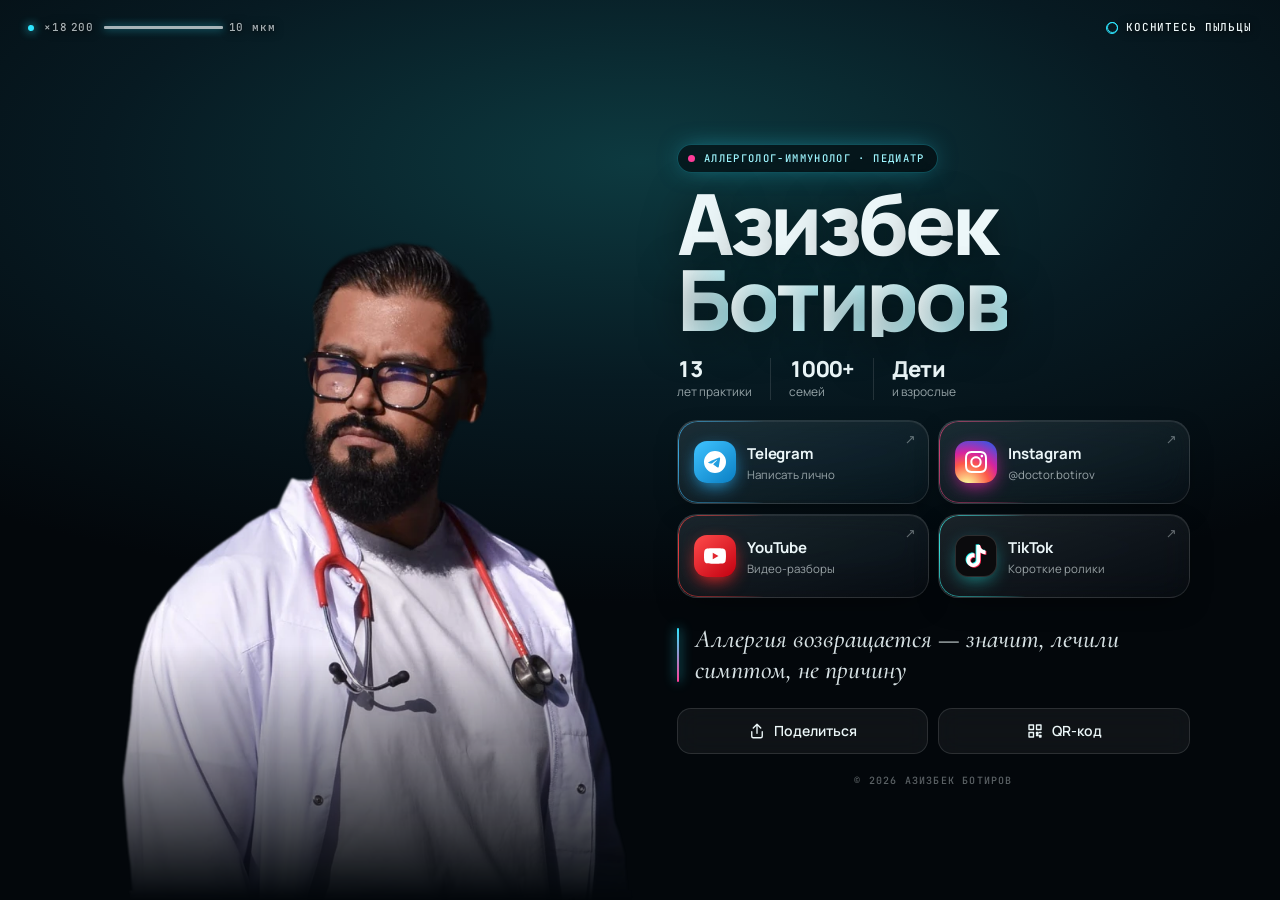
==== index.html @ fff14c30 "Сайт-визитка: аллерголог-иммунолог Азизбек Ботиров 3D-пыльца под «электронным микроскопом» вокруг по" ====
<!doctype html>
<html lang="ru">
<head>
<meta charset="utf-8">
<meta name="viewport" content="width=device-width, initial-scale=1, viewport-fit=cover">
<title>Азизбек Ботиров — аллерголог-иммунолог, педиатр</title>
<meta name="description" content="Аллерголог-иммунолог и педиатр. Взрослые и дети, 13 лет практики. Telegram, Instagram, YouTube и TikTok — в одном месте.">
<meta name="theme-color" content="#03070b">
<meta property="og:type" content="profile">
<meta property="og:title" content="Азизбек Ботиров — аллерголог-иммунолог, педиатр">
<meta property="og:description" content="Взрослые и дети · 13 лет практики. Все соцсети врача в одном месте.">
<meta property="og:image" content="https://j38095533-sys.github.io/botirov/assets/og.jpg">
<meta property="og:url" content="https://j38095533-sys.github.io/botirov/">
<meta name="twitter:card" content="summary_large_image">
<link rel="icon" href="assets/favicon.svg" type="image/svg+xml">
<link rel="preload" href="fonts/Manrope-cyrillic-normal.woff2" as="font" type="font/woff2" crossorigin>
<link rel="preload" href="assets/doctor.webp" as="image">
<link rel="stylesheet" href="fonts.css">
<link rel="stylesheet" href="style.css?v=2">
<script type="importmap">{ "imports": { "three": "./vendor/three.module.min.js" } }</script>
</head>
<body>
<canvas id="gl" aria-hidden="true"></canvas>

<div class="shade" aria-hidden="true"></div>
<header class="hud" aria-hidden="true">
  <div class="hud-l"><span class="dot"></span><span id="mag">×1 500</span><span class="bar"><i></i><em>10 мкм</em></span></div>
  <div class="hud-r"><span class="a">SEM · пыльца</span><span class="b" id="hint"><i></i>Коснитесь пыльцы</span></div>
</header>

<main>
  <section class="hero" id="hero">
    <img class="still" src="assets/doctor.webp" alt="Азизбек Ботиров">
  </section>

  <section class="info">
    <p class="role"><span class="pulse"></span>Аллерголог-иммунолог · педиатр</p>
    <h1 class="name"><span class="l1" data-split>Азизбек</span><span class="l2" data-split>Ботиров</span></h1>
    <ul class="meta">
      <li><b data-count="13">13</b><span>лет практики</span></li>
      <li><b data-count="1000" data-suffix="+">1000+</b><span>семей</span></li>
      <li><b>Дети</b><span>и взрослые</span></li>
    </ul>

    <nav class="socials" aria-label="Соцсети">
      <a class="tile tg" href="https://t.me/doctor_botirov" target="_blank" rel="noopener" style="--i:0">
        <span class="ic"><svg viewBox="0 0 24 24"><path d="M11.944 0A12 12 0 0 0 0 12a12 12 0 0 0 12 12 12 12 0 0 0 12-12A12 12 0 0 0 12 0a12 12 0 0 0-.056 0zm4.962 7.224c.1-.002.321.023.465.14a.506.506 0 0 1 .171.325c.016.093.036.306.02.472-.18 1.898-.962 6.502-1.36 8.627-.168.9-.499 1.201-.82 1.23-.696.065-1.225-.46-1.9-.902-1.056-.693-1.653-1.124-2.678-1.8-1.185-.78-.417-1.21.258-1.91.177-.184 3.247-2.977 3.307-3.23.007-.032.014-.15-.056-.212s-.174-.041-.249-.024c-.106.024-1.793 1.14-5.061 3.345-.48.33-.913.49-1.302.48-.428-.008-1.252-.241-1.865-.44-.752-.245-1.349-.374-1.297-.789.027-.216.325-.437.893-.663 3.498-1.524 5.83-2.529 6.998-3.014 3.332-1.386 4.025-1.627 4.476-1.635z"/></svg></span>
        <span class="tx"><b>Telegram</b><small>Написать лично</small></span><span class="arr">↗</span>
      </a>
      <a class="tile ig" href="https://instagram.com/doctor.botirov" target="_blank" rel="noopener" style="--i:1">
        <span class="ic"><svg viewBox="0 0 24 24"><path d="M7.0301.084c-1.2768.0602-2.1487.264-2.911.5634-.7888.3075-1.4575.72-2.1228 1.3877-.6652.6677-1.075 1.3368-1.3802 2.127-.2954.7638-.4956 1.6365-.552 2.914-.0564 1.2775-.0689 1.6882-.0626 4.947.0062 3.2586.0206 3.6671.0825 4.9473.061 1.2765.264 2.1482.5635 2.9107.308.7889.72 1.4573 1.388 2.1228.6679.6655 1.3365 1.0743 2.1285 1.38.7632.295 1.6361.4961 2.9134.552 1.2773.056 1.6884.069 4.9462.0627 3.2578-.0062 3.668-.0207 4.9478-.0814 1.28-.0607 2.147-.2652 2.9098-.5633.7889-.3086 1.4578-.72 2.1228-1.3881.665-.6682 1.0745-1.3378 1.3795-2.1284.2957-.7632.4966-1.636.552-2.9124.056-1.2809.0692-1.6898.063-4.948-.0063-3.2583-.021-3.6668-.0817-4.9465-.0607-1.2797-.264-2.1487-.5633-2.9117-.3084-.7889-.72-1.4568-1.3876-2.1228C21.2982 1.33 20.628.9208 19.8378.6165 19.074.321 18.2017.1197 16.9244.0645 15.6471.0093 15.236-.005 11.977.0014 8.718.0076 8.31.0215 7.0301.0839m.1402 21.6932c-1.17-.0509-1.8053-.2453-2.2287-.408-.5606-.216-.96-.4771-1.3819-.895-.422-.4178-.6811-.8186-.9-1.378-.1644-.4234-.3624-1.058-.4171-2.228-.0595-1.2645-.072-1.6442-.079-4.848-.007-3.2037.0053-3.583.0607-4.848.05-1.169.2456-1.805.408-2.2282.216-.5613.4762-.96.895-1.3816.4188-.4217.8184-.6814 1.3783-.9003.423-.1651 1.0575-.3614 2.227-.4171 1.2655-.06 1.6447-.072 4.848-.079 3.2033-.007 3.5835.005 4.8495.0608 1.169.0508 1.8053.2445 2.228.408.5608.216.96.4754 1.3816.895.4217.4194.6816.8176.9005 1.3787.1653.4217.3617 1.056.4169 2.2263.0602 1.2655.0739 1.645.0796 4.848.0058 3.203-.0055 3.5834-.061 4.848-.051 1.17-.245 1.8055-.408 2.2294-.216.5604-.4763.96-.8954 1.3814-.419.4215-.8181.6811-1.3783.9-.4224.1649-1.0577.3617-2.2262.4174-1.2656.0595-1.6448.072-4.8493.079-3.2045.007-3.5825-.006-4.848-.0608M16.953 5.5864A1.44 1.44 0 1 0 18.39 4.144a1.44 1.44 0 0 0-1.437 1.4424M5.8385 12.012c.0067 3.4032 2.7706 6.1557 6.173 6.1493 3.4026-.0065 6.157-2.7701 6.1506-6.1733-.0065-3.4032-2.771-6.1565-6.174-6.1498-3.403.0067-6.156 2.771-6.1496 6.1738M8 12.0077a4 4 0 1 1 4.008 3.9921A3.9996 3.9996 0 0 1 8 12.0077"/></svg></span>
        <span class="tx"><b>Instagram</b><small>@doctor.botirov</small></span><span class="arr">↗</span>
      </a>
      <a class="tile yt" href="https://youtube.com/@doctor.botirov" target="_blank" rel="noopener" style="--i:2">
        <span class="ic"><svg viewBox="0 0 24 24"><path d="M23.498 6.186a3.016 3.016 0 0 0-2.122-2.136C19.505 3.545 12 3.545 12 3.545s-7.505 0-9.377.505A3.017 3.017 0 0 0 .502 6.186C0 8.07 0 12 0 12s0 3.93.502 5.814a3.016 3.016 0 0 0 2.122 2.136c1.871.505 9.376.505 9.376.505s7.505 0 9.377-.505a3.015 3.015 0 0 0 2.122-2.136C24 15.93 24 12 24 12s0-3.93-.502-5.814zM9.545 15.568V8.432L15.818 12l-6.273 3.568z"/></svg></span>
        <span class="tx"><b>YouTube</b><small>Видео-разборы</small></span><span class="arr">↗</span>
      </a>
      <a class="tile tt" href="https://www.tiktok.com/@doctor.botirov" target="_blank" rel="noopener" style="--i:3">
        <span class="ic"><svg viewBox="0 0 24 24"><defs><path id="tk" d="M12.525.02c1.31-.02 2.61-.01 3.91-.02.08 1.53.63 3.09 1.75 4.17 1.12 1.11 2.7 1.62 4.24 1.79v4.03c-1.44-.05-2.89-.35-4.2-.97-.57-.26-1.1-.59-1.62-.93-.01 2.92.01 5.84-.02 8.75-.08 1.4-.54 2.79-1.35 3.94-1.31 1.92-3.58 3.17-5.91 3.21-1.43.08-2.86-.31-4.08-1.03-2.02-1.19-3.44-3.37-3.65-5.71-.02-.5-.03-1-.01-1.49.18-1.9 1.12-3.72 2.58-4.96 1.66-1.44 3.98-2.13 6.15-1.72.02 1.48-.04 2.96-.04 4.44-.99-.32-2.15-.23-3.02.37-.63.41-1.11 1.04-1.36 1.75-.21.51-.15 1.07-.14 1.61.24 1.64 1.82 3.02 3.5 2.87 1.12-.01 2.19-.66 2.77-1.61.19-.33.4-.67.41-1.06.1-1.79.06-3.57.07-5.36.01-4.03-.01-8.05.02-12.07z"/></defs><use href="#tk" fill="#25f4ee" transform="translate(-.9 -.7)"/><use href="#tk" fill="#fe2c55" transform="translate(.9 .7)"/><use href="#tk" fill="#fff"/></svg></span>
        <span class="tx"><b>TikTok</b><small>Короткие ролики</small></span><span class="arr">↗</span>
      </a>
    </nav>

    <blockquote class="quote">Аллергия возвращается — значит, лечили симптом, не&nbsp;причину</blockquote>

    <div class="actions">
      <button type="button" id="share"><svg viewBox="0 0 24 24"><path d="M12 3v12M7 8l5-5 5 5M5 13v6a2 2 0 0 0 2 2h10a2 2 0 0 0 2-2v-6"/></svg>Поделиться</button>
      <button type="button" id="qrbtn"><svg viewBox="0 0 24 24"><path d="M4 4h6v6H4zM14 4h6v6h-6zM4 14h6v6H4zM14 14h2v2h-2zM18 18h2v2h-2zM14 18h2M18 14h2"/></svg>QR-код</button>
    </div>
    <p class="foot">© 2026 Азизбек Ботиров</p>
  </section>
</main>

<div class="tag" id="tag" aria-live="polite"></div>
<div class="toast" id="toast" role="status"></div>

<div class="sheet" id="sheet" hidden>
  <div class="sheet-card">
    <img src="assets/qr.svg" alt="QR-код этой страницы" width="260" height="260">
    <p class="sheet-t">Наведите камеру телефона</p>
    <p class="sheet-s">Откроется эта страница со всеми соцсетями врача</p>
    <button type="button" id="sheetclose">Закрыть</button>
  </div>
</div>

<script>
  // если 3D не поднялось за 4 с — показываем статичную версию
  setTimeout(function () { if (!document.body.classList.contains('ready')) document.body.classList.add('nogl', 'go'); }, 4000);
</script>
<script type="module" src="app.js?v=2"></script>
</body>
</html>
---- fonts.css ----
@font-face {font-family: 'Cormorant Garamond';
  font-style: italic;
  font-weight: 500;
  font-display: swap;
  src: url(fonts/CormorantGaramond-cyrillic-italic.woff2) format('woff2');
  unicode-range: U+0301, U+0400-045F, U+0490-0491, U+04B0-04B1, U+2116;}

@font-face {font-family: 'Cormorant Garamond';
  font-style: italic;
  font-weight: 500;
  font-display: swap;
  src: url(fonts/CormorantGaramond-latin-italic.woff2) format('woff2');
  unicode-range: U+0000-00FF, U+0131, U+0152-0153, U+02BB-02BC, U+02C6, U+02DA, U+02DC, U+0304, U+0308, U+0329, U+2000-206F, U+20AC, U+2122, U+2191, U+2193, U+2212, U+2215, U+FEFF, U+FFFD;}

@font-face {font-family: 'JetBrains Mono';
  font-style: normal;
  font-weight: 500;
  font-display: swap;
  src: url(fonts/JetBrainsMono-cyrillic-normal.woff2) format('woff2');
  unicode-range: U+0301, U+0400-045F, U+0490-0491, U+04B0-04B1, U+2116;}

@font-face {font-family: 'JetBrains Mono';
  font-style: normal;
  font-weight: 500;
  font-display: swap;
  src: url(fonts/JetBrainsMono-latin-normal.woff2) format('woff2');
  unicode-range: U+0000-00FF, U+0131, U+0152-0153, U+02BB-02BC, U+02C6, U+02DA, U+02DC, U+0304, U+0308, U+0329, U+2000-206F, U+20AC, U+2122, U+2191, U+2193, U+2212, U+2215, U+FEFF, U+FFFD;}

@font-face {font-family: 'Manrope';
  font-style: normal;
  font-weight: 400 800;
  font-display: swap;
  src: url(fonts/Manrope-cyrillic-normal.woff2) format('woff2');
  unicode-range: U+0301, U+0400-045F, U+0490-0491, U+04B0-04B1, U+2116;}

@font-face {font-family: 'Manrope';
  font-style: normal;
  font-weight: 400 800;
  font-display: swap;
  src: url(fonts/Manrope-latin-normal.woff2) format('woff2');
  unicode-range: U+0000-00FF, U+0131, U+0152-0153, U+02BB-02BC, U+02C6, U+02DA, U+02DC, U+0304, U+0308, U+0329, U+2000-206F, U+20AC, U+2122, U+2191, U+2193, U+2212, U+2215, U+FEFF, U+FFFD;}
---- style.css ----
:root {
  --bg: #03070b;
  --ink: #ecf7f9;
  --mute: rgba(236, 247, 249, .62);
  --faint: rgba(236, 247, 249, .38);
  --line: rgba(255, 255, 255, .12);
  --cyan: #2ee6ff;
  --pink: #ff3d9a;
  --amber: #ffb020;
  --mono: 'JetBrains Mono', ui-monospace, monospace;
  --serif: 'Cormorant Garamond', Georgia, serif;
}
@property --ang { syntax: '<angle>'; inherits: false; initial-value: 0deg; }

* { box-sizing: border-box; }
html { background: var(--bg); -webkit-text-size-adjust: 100%; }
body {
  margin: 0; min-height: 100svh; background: var(--bg); color: var(--ink);
  font-family: Manrope, system-ui, -apple-system, 'Segoe UI', sans-serif;
  -webkit-font-smoothing: antialiased; overflow-x: hidden;
  -webkit-tap-highlight-color: transparent;
}
#gl { position: fixed; top: 0; left: 0; width: 100vw; height: 100lvh; display: block; z-index: 0; }

/* HUD электронного микроскопа */
.hud {
  position: fixed; z-index: 3; top: 0; left: 0; right: 0; display: flex; justify-content: space-between; align-items: center;
  padding: calc(14px + env(safe-area-inset-top)) 16px 0; font: 500 10.5px/1 var(--mono); letter-spacing: .08em;
  text-transform: uppercase; color: rgba(236, 247, 249, .7); pointer-events: none; text-shadow: 0 1px 10px rgba(3, 7, 11, .9), 0 0 2px rgba(3, 7, 11, .8);
  opacity: 0; transition: opacity .8s .2s;
}
body.ready .hud, body.nogl .hud { opacity: 1; }
.hud-l { display: flex; align-items: center; gap: 10px; }
.hud .dot { width: 6px; height: 6px; border-radius: 50%; background: var(--cyan); box-shadow: 0 0 10px var(--cyan); animation: blink 1.6s infinite; }
.hud .bar { display: inline-flex; align-items: center; gap: 6px; }
.hud .bar i { display: block; width: 34px; height: 3px; background: currentColor; border-radius: 1px; box-shadow: 0 0 8px rgba(46, 230, 255, .6); transition: width .2s; }
.hud .bar em { font-style: normal; text-transform: none; }
.hud-r { position: relative; display: grid; justify-items: end; }
.hud-r > span { grid-area: 1 / 1; display: inline-flex; align-items: center; gap: 8px; transition: opacity .5s, transform .5s; }
.hud-r .a { opacity: .7; }
.hud-r .b { opacity: 0; transform: translateY(6px); color: var(--ink); }
.hud-r .b i { width: 11px; height: 11px; border-radius: 50%; border: 1.5px solid var(--cyan); position: relative; }
.hud-r .b i::after { content: ''; position: absolute; inset: -1.5px; border-radius: 50%; border: 1.5px solid var(--cyan); animation: ping 1.6s infinite; }
body.hinting .hud-r .a { opacity: 0; transform: translateY(-6px); }
body.hinting .hud-r .b { opacity: 1; transform: none; }
@keyframes ping { to { transform: scale(2.4); opacity: 0; } }
/* затемнение под текстом, чтобы читалось при любой пыльце */
.shade { position: fixed; z-index: 0; left: 0; right: 0; bottom: 0; height: 100lvh; pointer-events: none;
  background: linear-gradient(to top, rgba(3, 7, 11, .92) 0, rgba(3, 7, 11, .72) 30%, rgba(3, 7, 11, .25) 52%, transparent 66%); }
body.nogl .shade { display: none; }
@keyframes blink { 50% { opacity: .25; } }

main {
  position: relative; z-index: 1; min-height: 100svh; max-width: 560px; margin: 0 auto;
  display: flex; flex-direction: column;
  padding: 0 16px calc(20px + env(safe-area-inset-bottom));
}
.hero { position: relative; flex: 1 1 auto; min-height: max(330px, 50svh); pointer-events: none; }
.hero .still { display: none; }
body.nogl .hero .still {
  display: block; position: absolute; left: 50%; bottom: 0; transform: translateX(-50%);
  height: calc(100% - 50px); width: auto; max-width: 105%; object-fit: contain; object-position: bottom;
  -webkit-mask-image: linear-gradient(to top, transparent 0, #000 30%); mask-image: linear-gradient(to top, transparent 0, #000 30%);
}
body.nogl { background: radial-gradient(120% 70% at 50% 18%, #0d3a40 0, #071a22 35%, #03070b 70%) fixed; }
body.nogl #gl { display: none; }


.info { position: relative; margin-top: -78px; }

.role {
  margin: 0 0 12px; display: inline-flex; align-items: center; gap: 9px; padding: 7px 12px 7px 10px; border-radius: 999px;
  font: 500 10.5px/1.2 var(--mono); letter-spacing: .13em; text-transform: uppercase; color: #9ff6ff;
  background: rgba(3, 7, 11, .58); border: 1px solid rgba(46, 230, 255, .28);
  -webkit-backdrop-filter: blur(12px); backdrop-filter: blur(12px); box-shadow: 0 0 24px -6px rgba(46, 230, 255, .5);
}
.pulse { width: 7px; height: 7px; border-radius: 50%; background: var(--pink); box-shadow: 0 0 0 0 rgba(255, 61, 154, .6); animation: pulse 2s infinite; flex: none; }
@keyframes pulse { 70% { box-shadow: 0 0 0 10px rgba(255, 61, 154, 0); } 100% { box-shadow: 0 0 0 0 rgba(255, 61, 154, 0); } }

.name {
  margin: 0; font-weight: 800; font-size: clamp(46px, 15.2vw, 82px); line-height: .9; letter-spacing: -.05em;
  display: flex; flex-direction: column; perspective: 600px; text-shadow: 0 6px 40px rgba(0, 0, 0, .5);
}
.name > span { display: block; white-space: nowrap; }
.name .l2 { padding-bottom: .06em; }
.name .l2 .ch {
  background: linear-gradient(100deg, #ffffff 0%, #9ff6ff 22%, #ffb3d9 44%, #fff0a0 66%, #ffffff 88%);
  background-size: 700% 100%; -webkit-background-clip: text; background-clip: text; color: transparent;
  animation: sheen 9s linear infinite; animation-delay: calc(var(--i) * -.18s);
}
@keyframes sheen { to { background-position: 700% 0; } }
.ch { display: inline-block; transform-origin: 50% 100%; }

/* появление */
.role, .meta, .quote, .actions, .foot { opacity: 0; transform: translateY(14px); filter: blur(6px); transition: opacity .9s, transform .9s cubic-bezier(.2, .8, .2, 1), filter .9s; }
.ch { opacity: 0; transform: translateY(.55em) rotateX(-85deg); filter: blur(8px); }
body.go .role { opacity: 1; transform: none; filter: none; }
body.go .ch { animation: rise .9s cubic-bezier(.2, .8, .2, 1) forwards; animation-delay: calc(.12s + var(--i) * .045s); }
body.go .l2 .ch { animation: rise .9s cubic-bezier(.2, .8, .2, 1) forwards, sheen 9s linear infinite; animation-delay: calc(.32s + var(--i) * .045s), calc(var(--i) * -.18s); }
@keyframes rise { to { opacity: 1; transform: none; filter: blur(0); } }
body.go .meta { opacity: 1; transform: none; filter: none; transition-delay: .55s; }
body.go .quote { opacity: 1; transform: none; filter: none; transition-delay: 1.15s; }
body.go .actions { opacity: 1; transform: none; filter: none; transition-delay: 1.3s; }
body.go .foot { opacity: 1; transform: none; filter: none; transition-delay: 1.4s; }

.meta { list-style: none; margin: 16px 0 0; padding: 0; display: grid; grid-template-columns: repeat(3, auto); justify-content: start; gap: 0; }
.meta li { display: flex; flex-direction: column; gap: 3px; padding: 0 18px; border-left: 1px solid var(--line); }
.meta li:first-child { padding-left: 0; border-left: 0; }
.meta b { font-size: 22px; line-height: 1; font-weight: 800; letter-spacing: -.03em; color: var(--ink); font-variant-numeric: tabular-nums; }
.meta span { font-size: 12px; color: var(--mute); white-space: nowrap; }

/* соцсети */
.socials { display: grid; grid-template-columns: 1fr 1fr; gap: 10px; margin-top: 20px; }
.tile {
  --glow: #fff; position: relative; isolation: isolate; display: flex; align-items: center; gap: 11px; min-height: 72px;
  padding: 13px 12px; border-radius: 20px; color: inherit; text-decoration: none; overflow: hidden;
  background: linear-gradient(160deg, rgba(255, 255, 255, .10), rgba(255, 255, 255, .025));
  border: 1px solid rgba(255, 255, 255, .11);
  -webkit-backdrop-filter: blur(16px) saturate(1.5); backdrop-filter: blur(16px) saturate(1.5);
  box-shadow: 0 10px 30px -12px rgba(0, 0, 0, .6), inset 0 1px 0 rgba(255, 255, 255, .08);
  opacity: 0; transform: translateY(26px) scale(.96); filter: blur(8px);
  transition: transform .5s cubic-bezier(.2, .8, .2, 1), box-shadow .4s;
}
body.go .tile { animation: tileIn 1s cubic-bezier(.2, .8, .2, 1) forwards; animation-delay: calc(.75s + var(--i) * .09s); }
@keyframes tileIn { to { opacity: 1; transform: none; filter: blur(0); } }
.tile.tg { --glow: #2aabee; } .tile.ig { --glow: #e1306c; } .tile.yt { --glow: #ff2a2a; } .tile.tt { --glow: #25f4ee; }
.tile::before {
  content: ''; position: absolute; inset: 0; z-index: -1; opacity: 0; transition: opacity .35s;
  background: radial-gradient(180px circle at var(--mx, 50%) var(--my, 50%), color-mix(in srgb, var(--glow) 38%, transparent), transparent 65%);
}
.tile::after {
  content: ''; position: absolute; inset: 0; border-radius: inherit; padding: 1px; pointer-events: none;
  background: conic-gradient(from var(--ang), transparent 0 62%, color-mix(in srgb, var(--glow) 90%, #fff) 76%, transparent 88%);
  -webkit-mask: linear-gradient(#000 0 0) content-box, linear-gradient(#000 0 0); -webkit-mask-composite: xor;
  mask: linear-gradient(#000 0 0) content-box exclude, linear-gradient(#000 0 0);
  animation: orbit 5.5s linear infinite; animation-delay: calc(var(--i) * -1.4s); opacity: .9;
}
@keyframes orbit { to { --ang: 360deg; } }
.tile:hover::before, .tile.on::before { opacity: 1; }
.tile:active { transform: scale(.965); }
.tile.on { box-shadow: 0 14px 40px -10px color-mix(in srgb, var(--glow) 55%, transparent), inset 0 1px 0 rgba(255, 255, 255, .12); }
.ic { width: 42px; height: 42px; border-radius: 13px; flex: none; display: grid; place-items: center; position: relative; }
.ic svg { width: 22px; height: 22px; fill: #fff; overflow: visible; }
.tg .ic { background: linear-gradient(140deg, #3fc3ff, #0a7fc4); box-shadow: 0 6px 18px -4px #2aabee; }
.ig .ic { background: radial-gradient(circle at 28% 108%, #fdf497 0 6%, #fd5949 42%, #d6249f 62%, #285aeb 96%); box-shadow: 0 6px 18px -4px #d6249f; }
.yt .ic { background: linear-gradient(140deg, #ff4b4b, #c30010); box-shadow: 0 6px 18px -4px #ff2a2a; }
.tt .ic { background: #0b0b0d; border: 1px solid rgba(255, 255, 255, .14); box-shadow: 0 6px 18px -4px rgba(37, 244, 238, .55); }
.tx { min-width: 0; display: flex; flex-direction: column; gap: 3px; }
.tx b { font-size: 15px; font-weight: 700; letter-spacing: -.01em; }
.tx small { font-size: 11.5px; color: var(--mute); white-space: nowrap; overflow: hidden; text-overflow: ellipsis; }
.arr { position: absolute; top: 9px; right: 12px; font-size: 13px; color: var(--faint); transition: transform .3s, color .3s; }
.tile:hover .arr, .tile.on .arr { transform: translate(2px, -2px); color: var(--ink); }
.tile .ripple { position: absolute; border-radius: 50%; pointer-events: none; z-index: -1; width: 10px; height: 10px; margin: -5px 0 0 -5px;
  background: radial-gradient(circle, color-mix(in srgb, var(--glow) 70%, #fff), transparent 70%); animation: rip .7s ease-out forwards; }
@keyframes rip { to { transform: scale(40); opacity: 0; } }

.quote {
  margin: 26px 0 0; padding: 0 0 0 18px; position: relative;
  font: italic 500 clamp(21px, 6vw, 26px)/1.18 var(--serif); color: rgba(236, 247, 249, .9);
}
.quote::before { content: ''; position: absolute; left: 0; top: 4px; bottom: 4px; width: 2px; border-radius: 2px; background: linear-gradient(var(--cyan), var(--pink)); box-shadow: 0 0 12px var(--cyan); }

.actions { display: flex; gap: 10px; margin-top: 22px; }
.actions button {
  flex: 1; display: inline-flex; align-items: center; justify-content: center; gap: 8px; height: 46px; border-radius: 14px;
  font: 600 14px Manrope, sans-serif; color: var(--ink); cursor: pointer;
  background: rgba(255, 255, 255, .05); border: 1px solid var(--line);
  -webkit-backdrop-filter: blur(12px); backdrop-filter: blur(12px); transition: background .25s, transform .2s;
}
.actions button:hover { background: rgba(255, 255, 255, .1); }
.actions button:active { transform: scale(.97); }
.actions svg, .sheet svg { width: 18px; height: 18px; fill: none; stroke: currentColor; stroke-width: 1.8; stroke-linecap: round; stroke-linejoin: round; }
.foot { margin: 22px 0 0; text-align: center; font: 500 10px/1 var(--mono); letter-spacing: .12em; text-transform: uppercase; color: var(--faint); }

/* подпись пыльцы */
.tag {
  position: fixed; z-index: 4; left: 0; top: 0; pointer-events: none; opacity: 0;
  font: 500 11px/1.25 var(--mono); letter-spacing: .06em; color: var(--ink); white-space: nowrap;
  padding: 7px 10px 7px 12px; border-radius: 10px; background: rgba(3, 7, 11, .62); border: 1px solid rgba(255, 255, 255, .16);
  -webkit-backdrop-filter: blur(10px); backdrop-filter: blur(10px);
  transform: translate(-50%, calc(-100% - 18px)) scale(.9); transition: opacity .3s, transform .4s cubic-bezier(.2, .8, .2, 1);
}
.tag.on { opacity: 1; transform: translate(-50%, calc(-100% - 26px)); }
.tag b { font-family: Manrope, sans-serif; font-size: 14px; font-weight: 800; letter-spacing: -.01em; display: block; }
.tag i { color: var(--mute); }
.tag::after { content: ''; position: absolute; left: 50%; top: 100%; width: 1px; height: 22px; background: linear-gradient(rgba(255, 255, 255, .5), transparent); }

.toast {
  position: fixed; z-index: 6; left: 50%; bottom: calc(24px + env(safe-area-inset-bottom)); transform: translate(-50%, 20px); opacity: 0;
  padding: 11px 16px; border-radius: 12px; background: rgba(236, 247, 249, .95); color: #03070b; font: 600 13px Manrope, sans-serif;
  transition: opacity .3s, transform .3s; pointer-events: none;
}
.toast.on { opacity: 1; transform: translate(-50%, 0); }

/* QR на экране */
.sheet {
  position: fixed; inset: 0; z-index: 8; display: grid; place-items: center; padding: 16px;
  background: rgba(3, 7, 11, .55); -webkit-backdrop-filter: blur(18px); backdrop-filter: blur(18px);
  animation: fade .35s ease;
}
.sheet[hidden] { display: none; }
.sheet-card {
  width: min(340px, 100%); padding: 26px 22px 18px; border-radius: 28px; background: #f6fbfc; color: #03070b; text-align: center;
  box-shadow: 0 30px 80px -20px rgba(46, 230, 255, .45), 0 0 0 1px rgba(255, 255, 255, .5);
  animation: pop .5s cubic-bezier(.2, 1.2, .3, 1);
}
.sheet-card img { width: 100%; max-width: 260px; height: auto; display: block; margin: 0 auto; }
.sheet-t { margin: 14px 0 4px; font-weight: 800; font-size: 18px; letter-spacing: -.01em; }
.sheet-s { margin: 0 0 16px; font-size: 13px; color: #4a5a60; }
.sheet button { width: 100%; height: 46px; border: 0; border-radius: 14px; background: #03070b; color: #fff; font: 700 14px Manrope, sans-serif; cursor: pointer; }
@keyframes fade { from { opacity: 0; } }
@keyframes pop { from { transform: scale(.85) translateY(20px); opacity: 0; } }

/* широкий экран: портрет слева, карточка справа */
@media (min-width: 900px) and (min-aspect-ratio: 1/1) {
  main { max-width: 1180px; display: grid; grid-template-columns: 1.05fr 1fr; align-items: center; column-gap: 48px; padding: 0 40px; }
  .hero { height: 100svh; min-height: 0; }
  .shade { background: linear-gradient(to left, rgba(3, 7, 11, .85) 0, rgba(3, 7, 11, .5) 40%, transparent 60%); }
  .info { margin: 0; padding: 70px 0 40px; }
  .name { font-size: clamp(64px, 6.6vw, 96px); }
  .tile { min-height: 84px; padding: 16px; }
  .hud { padding: 22px 28px 0; font-size: 11px; }
}

@media (prefers-reduced-motion: reduce) {
  .tile::after, .name .l2 .ch, .hud .dot, .pulse { animation: none !important; }
}
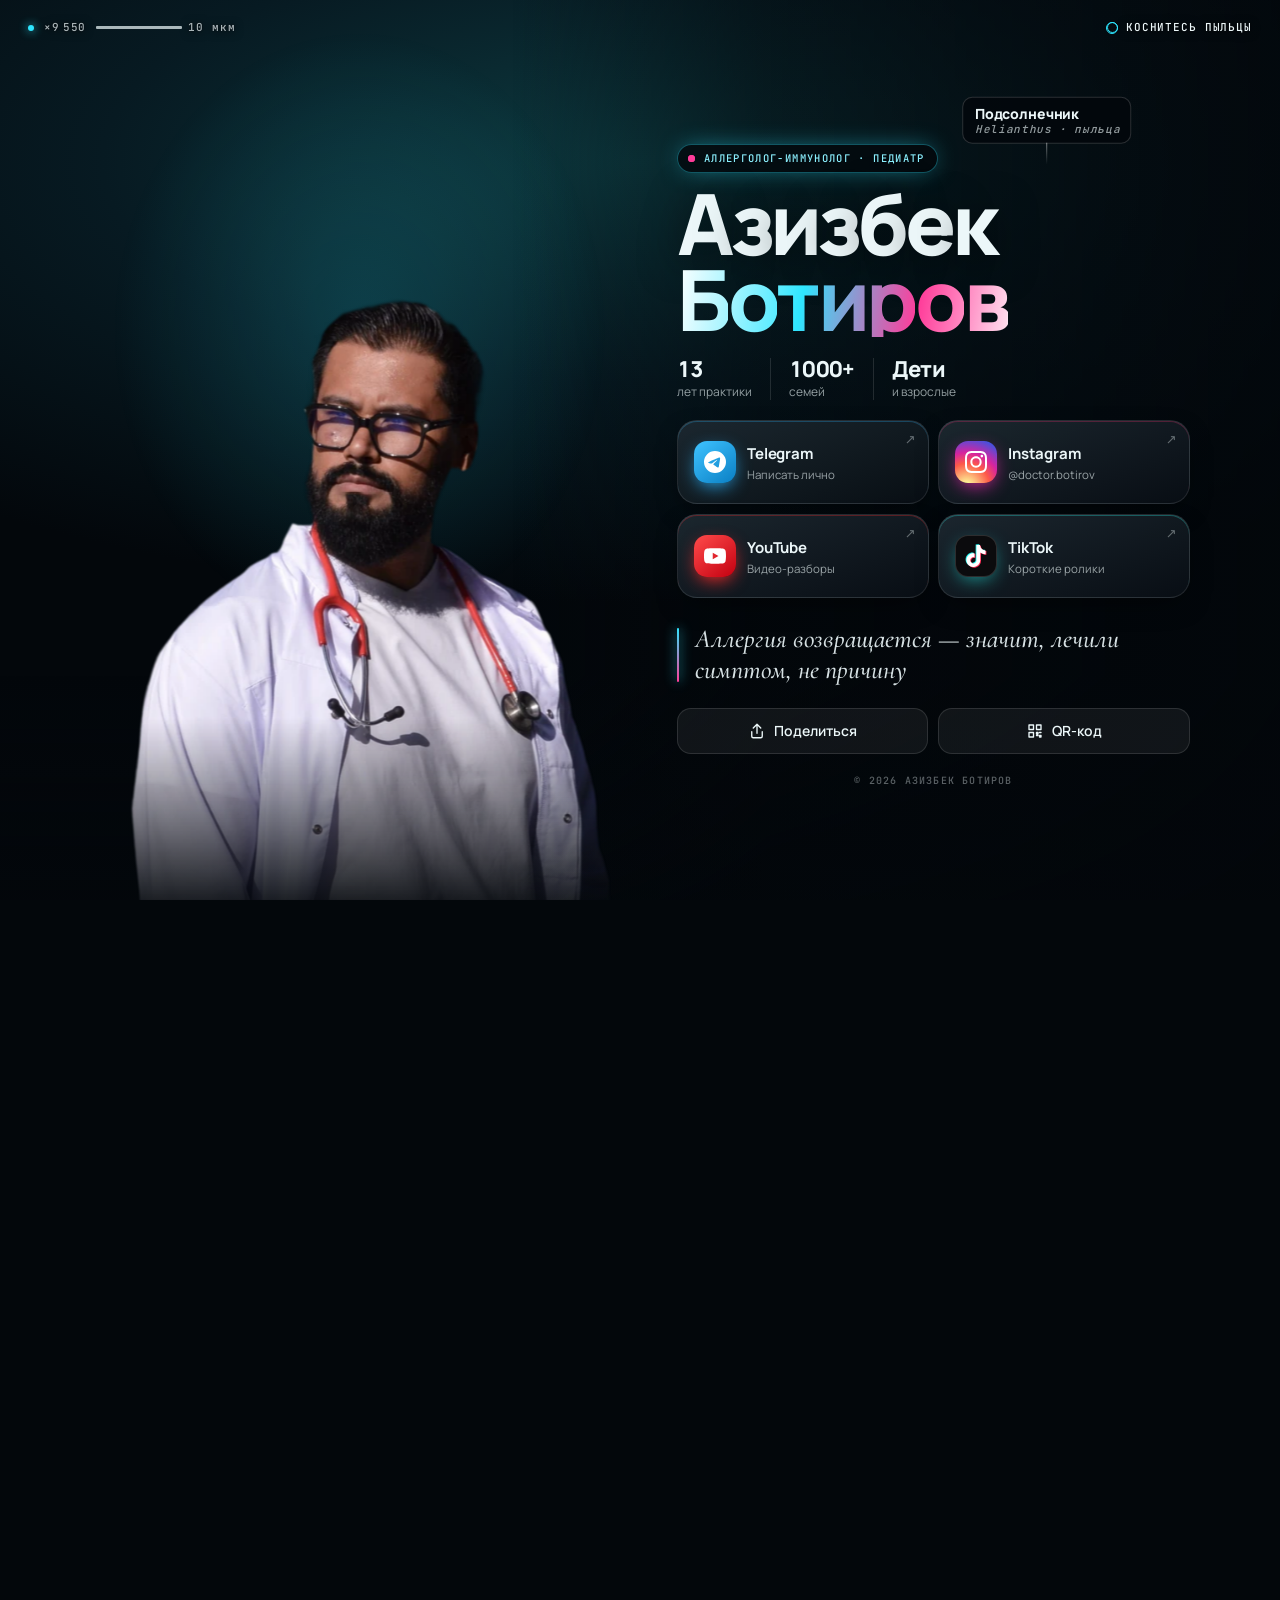
==== commit 775dbfbc: "10 фонов, пульт врача, плавная прокрутка, фото в высоком качестве, простой QR - Портрет вынесен из 3" ====
--- a/index.html
+++ b/index.html
@@ -14,23 +14,26 @@
 <meta name="twitter:card" content="summary_large_image">
 <link rel="icon" href="assets/favicon.svg" type="image/svg+xml">
 <link rel="preload" href="fonts/Manrope-cyrillic-normal.woff2" as="font" type="font/woff2" crossorigin>
-<link rel="preload" href="assets/doctor.webp" as="image">
+<link rel="preload" as="image" href="assets/doctor.webp" imagesrcset="assets/doctor-640.webp 640w, assets/doctor.webp 1120w" imagesizes="(min-width: 900px) 46vw, 108vw">
 <link rel="stylesheet" href="fonts.css">
-<link rel="stylesheet" href="style.css?v=2">
+<link rel="stylesheet" href="style.css?v=3">
 <script type="importmap">{ "imports": { "three": "./vendor/three.module.min.js" } }</script>
 </head>
 <body>
 <canvas id="gl" aria-hidden="true"></canvas>
-
 <div class="shade" aria-hidden="true"></div>
 <header class="hud" aria-hidden="true">
   <div class="hud-l"><span class="dot"></span><span id="mag">×1 500</span><span class="bar"><i></i><em>10 мкм</em></span></div>
-  <div class="hud-r"><span class="a">SEM · пыльца</span><span class="b" id="hint"><i></i>Коснитесь пыльцы</span></div>
+  <div class="hud-r"><span class="a" id="hudtxt">SEM · пыльца</span><span class="b"><i></i><b id="hint">Коснитесь пыльцы</b></span></div>
 </header>
 
 <main>
   <section class="hero" id="hero">
-    <img class="still" src="assets/doctor.webp" alt="Азизбек Ботиров">
+    <div class="ph">
+      <img class="portrait" src="assets/doctor.webp" srcset="assets/doctor-640.webp 640w, assets/doctor.webp 1120w"
+           sizes="(min-width: 900px) 46vw, 108vw" alt="Азизбек Ботиров" width="1120" height="1326" decoding="async" fetchpriority="high">
+      <span class="scan-track" aria-hidden="true"><i class="scan"></i></span>
+    </div>
   </section>
 
   <section class="info">
@@ -76,7 +79,7 @@
 
 <div class="sheet" id="sheet" hidden>
   <div class="sheet-card">
-    <img src="assets/qr.svg" alt="QR-код этой страницы" width="260" height="260">
+    <img src="assets/qr.svg?v=3" alt="QR-код этой страницы" width="260" height="260">
     <p class="sheet-t">Наведите камеру телефона</p>
     <p class="sheet-s">Откроется эта страница со всеми соцсетями врача</p>
     <button type="button" id="sheetclose">Закрыть</button>
@@ -85,8 +88,8 @@
 
 <script>
   // если 3D не поднялось за 4 с — показываем статичную версию
-  setTimeout(function () { if (!document.body.classList.contains('ready')) document.body.classList.add('nogl', 'go'); }, 4000);
+  setTimeout(function () { var c = document.body.classList; if (!c.contains('ready')) c.add('nogl', 'go', 'reveal'); }, 4000);
 </script>
-<script type="module" src="app.js?v=2"></script>
+<script type="module" src="app.js?v=3"></script>
 </body>
 </html>
--- a/style.css
+++ b/style.css
@@ -4,16 +4,13 @@
   --mute: rgba(236, 247, 249, .62);
   --faint: rgba(236, 247, 249, .38);
   --line: rgba(255, 255, 255, .12);
-  --cyan: #2ee6ff;
-  --pink: #ff3d9a;
-  --amber: #ffb020;
+  --acc1: #2ee6ff;
+  --acc2: #ff3d9a;
   --mono: 'JetBrains Mono', ui-monospace, monospace;
   --serif: 'Cormorant Garamond', Georgia, serif;
 }
-@property --ang { syntax: '<angle>'; inherits: false; initial-value: 0deg; }
-
 * { box-sizing: border-box; }
-html { background: var(--bg); -webkit-text-size-adjust: 100%; }
+html { background: var(--bg); -webkit-text-size-adjust: 100%; overflow-x: hidden; }
 body {
   margin: 0; min-height: 100svh; background: var(--bg); color: var(--ink);
   font-family: Manrope, system-ui, -apple-system, 'Segoe UI', sans-serif;
@@ -21,61 +18,80 @@
   -webkit-tap-highlight-color: transparent;
 }
 #gl { position: fixed; top: 0; left: 0; width: 100vw; height: 100lvh; display: block; z-index: 0; }
-
-/* HUD электронного микроскопа */
+/* затемнение под текстом, чтобы читалось на любом фоне */
+.shade { position: fixed; z-index: 0; left: 0; right: 0; bottom: 0; height: 100lvh; pointer-events: none;
+  background: linear-gradient(to top, rgba(3, 7, 11, .92) 0, rgba(3, 7, 11, .72) 30%, rgba(3, 7, 11, .25) 52%, transparent 66%); }
+body.nogl #gl { display: none; }
+body.nogl { background: radial-gradient(120% 70% at 50% 18%, #0d3a40 0, #071a22 35%, #03070b 70%) fixed; }
+
+/* HUD «микроскопа» */
 .hud {
   position: fixed; z-index: 3; top: 0; left: 0; right: 0; display: flex; justify-content: space-between; align-items: center;
   padding: calc(14px + env(safe-area-inset-top)) 16px 0; font: 500 10.5px/1 var(--mono); letter-spacing: .08em;
-  text-transform: uppercase; color: rgba(236, 247, 249, .7); pointer-events: none; text-shadow: 0 1px 10px rgba(3, 7, 11, .9), 0 0 2px rgba(3, 7, 11, .8);
+  text-transform: uppercase; color: rgba(236, 247, 249, .72); pointer-events: none;
+  text-shadow: 0 1px 10px rgba(3, 7, 11, .9), 0 0 2px rgba(3, 7, 11, .8);
   opacity: 0; transition: opacity .8s .2s;
 }
 body.ready .hud, body.nogl .hud { opacity: 1; }
 .hud-l { display: flex; align-items: center; gap: 10px; }
-.hud .dot { width: 6px; height: 6px; border-radius: 50%; background: var(--cyan); box-shadow: 0 0 10px var(--cyan); animation: blink 1.6s infinite; }
+.hud .dot { width: 6px; height: 6px; border-radius: 50%; background: var(--acc1); box-shadow: 0 0 10px var(--acc1); animation: blink 1.6s infinite; }
 .hud .bar { display: inline-flex; align-items: center; gap: 6px; }
-.hud .bar i { display: block; width: 34px; height: 3px; background: currentColor; border-radius: 1px; box-shadow: 0 0 8px rgba(46, 230, 255, .6); transition: width .2s; }
+.hud .bar i { display: block; width: 34px; height: 3px; background: currentColor; border-radius: 1px; }
 .hud .bar em { font-style: normal; text-transform: none; }
-.hud-r { position: relative; display: grid; justify-items: end; }
+@keyframes blink { 50% { opacity: .25; } }
+.hud-r { display: grid; justify-items: end; }
 .hud-r > span { grid-area: 1 / 1; display: inline-flex; align-items: center; gap: 8px; transition: opacity .5s, transform .5s; }
 .hud-r .a { opacity: .7; }
 .hud-r .b { opacity: 0; transform: translateY(6px); color: var(--ink); }
-.hud-r .b i { width: 11px; height: 11px; border-radius: 50%; border: 1.5px solid var(--cyan); position: relative; }
-.hud-r .b i::after { content: ''; position: absolute; inset: -1.5px; border-radius: 50%; border: 1.5px solid var(--cyan); animation: ping 1.6s infinite; }
+.hud-r .b b { font-weight: 500; }
+.hud-r .b i { width: 11px; height: 11px; border-radius: 50%; border: 1.5px solid var(--acc1); position: relative; }
+.hud-r .b i::after { content: ''; position: absolute; inset: -1.5px; border-radius: 50%; border: 1.5px solid var(--acc1); animation: ping 1.6s infinite; }
 body.hinting .hud-r .a { opacity: 0; transform: translateY(-6px); }
 body.hinting .hud-r .b { opacity: 1; transform: none; }
-@keyframes ping { to { transform: scale(2.4); opacity: 0; } }
-/* затемнение под текстом, чтобы читалось при любой пыльце */
-.shade { position: fixed; z-index: 0; left: 0; right: 0; bottom: 0; height: 100lvh; pointer-events: none;
-  background: linear-gradient(to top, rgba(3, 7, 11, .92) 0, rgba(3, 7, 11, .72) 30%, rgba(3, 7, 11, .25) 52%, transparent 66%); }
-body.nogl .shade { display: none; }
-@keyframes blink { 50% { opacity: .25; } }
+@keyframes ping { to { transform: scale(2.6); opacity: 0; } }
 
 main {
   position: relative; z-index: 1; min-height: 100svh; max-width: 560px; margin: 0 auto;
   display: flex; flex-direction: column;
   padding: 0 16px calc(20px + env(safe-area-inset-bottom));
 }
-.hero { position: relative; flex: 1 1 auto; min-height: max(330px, 50svh); pointer-events: none; }
-.hero .still { display: none; }
-body.nogl .hero .still {
-  display: block; position: absolute; left: 50%; bottom: 0; transform: translateX(-50%);
-  height: calc(100% - 50px); width: auto; max-width: 105%; object-fit: contain; object-position: bottom;
-  -webkit-mask-image: linear-gradient(to top, transparent 0, #000 30%); mask-image: linear-gradient(to top, transparent 0, #000 30%);
-}
-body.nogl { background: radial-gradient(120% 70% at 50% 18%, #0d3a40 0, #071a22 35%, #03070b 70%) fixed; }
-body.nogl #gl { display: none; }
-
+
+/* портрет — обычная картинка: листается вместе с текстом и всегда в полном разрешении */
+.hero { position: relative; flex: 1 1 auto; min-height: max(340px, 52svh); pointer-events: none; overflow-x: clip; margin: 0 -16px; }
+.ph { position: absolute; left: 50%; top: 44px; height: calc(100% + 4px); aspect-ratio: 1120 / 1326; max-width: 116vw; transform: translateX(-50%); }
+.ph::before {
+  content: ''; position: absolute; left: 4%; right: 4%; top: -4%; height: 70%; z-index: -1;
+  background: radial-gradient(closest-side, color-mix(in srgb, var(--acc1) 30%, transparent), transparent);
+  opacity: .55;
+}
+.portrait {
+  display: block; width: 100%; height: 100%; object-fit: contain; object-position: 50% 100%;
+  -webkit-mask-image: linear-gradient(to top, transparent 0, #000 24%); mask-image: linear-gradient(to top, transparent 0, #000 24%);
+  clip-path: inset(0 0 100% 0); filter: grayscale(1) contrast(1.15) brightness(1.08);
+}
+.scan-track { position: absolute; left: -6%; right: -6%; top: 0; height: 100%; opacity: 0; pointer-events: none; }
+.scan { position: absolute; left: 0; right: 0; top: 0; height: 2px;
+  background: linear-gradient(90deg, transparent, var(--acc1) 20%, #fff 50%, var(--acc1) 80%, transparent);
+  box-shadow: 0 0 16px 2px var(--acc1); }
+body.reveal .portrait { animation: scanIn 1.25s cubic-bezier(.45, .05, .25, 1) forwards, colorIn 1s .85s ease forwards; }
+body.reveal .scan-track { animation: scanLine 1.25s cubic-bezier(.45, .05, .25, 1) forwards; }
+@keyframes scanIn { to { clip-path: inset(0 0 0 0); } }
+@keyframes colorIn { to { filter: none; } }
+@keyframes scanLine { 0% { transform: translateY(0); opacity: 1; } 90% { opacity: 1; } 100% { transform: translateY(100%); opacity: 0; } }
+body.instant .portrait { clip-path: none; filter: none; animation: none; }
+body.instant .scan-track { display: none; }
 
 .info { position: relative; margin-top: -78px; }
 
 .role {
   margin: 0 0 12px; display: inline-flex; align-items: center; gap: 9px; padding: 7px 12px 7px 10px; border-radius: 999px;
-  font: 500 10.5px/1.2 var(--mono); letter-spacing: .13em; text-transform: uppercase; color: #9ff6ff;
-  background: rgba(3, 7, 11, .58); border: 1px solid rgba(46, 230, 255, .28);
-  -webkit-backdrop-filter: blur(12px); backdrop-filter: blur(12px); box-shadow: 0 0 24px -6px rgba(46, 230, 255, .5);
-}
-.pulse { width: 7px; height: 7px; border-radius: 50%; background: var(--pink); box-shadow: 0 0 0 0 rgba(255, 61, 154, .6); animation: pulse 2s infinite; flex: none; }
-@keyframes pulse { 70% { box-shadow: 0 0 0 10px rgba(255, 61, 154, 0); } 100% { box-shadow: 0 0 0 0 rgba(255, 61, 154, 0); } }
+  font: 500 10.5px/1.2 var(--mono); letter-spacing: .13em; text-transform: uppercase;
+  color: color-mix(in srgb, var(--acc1) 55%, #fff);
+  background: rgba(3, 7, 11, .74); border: 1px solid color-mix(in srgb, var(--acc1) 35%, transparent);
+  box-shadow: 0 0 24px -6px color-mix(in srgb, var(--acc1) 60%, transparent);
+}
+.pulse { position: relative; width: 7px; height: 7px; border-radius: 50%; background: var(--acc2); flex: none; }
+.pulse::after { content: ''; position: absolute; inset: 0; border-radius: 50%; background: var(--acc2); animation: ping 2s infinite; }
 
 .name {
   margin: 0; font-weight: 800; font-size: clamp(46px, 15.2vw, 82px); line-height: .9; letter-spacing: -.05em;
@@ -83,63 +99,60 @@
 }
 .name > span { display: block; white-space: nowrap; }
 .name .l2 { padding-bottom: .06em; }
+.ch { display: inline-block; transform-origin: 50% 100%; }
 .name .l2 .ch {
-  background: linear-gradient(100deg, #ffffff 0%, #9ff6ff 22%, #ffb3d9 44%, #fff0a0 66%, #ffffff 88%);
-  background-size: 700% 100%; -webkit-background-clip: text; background-clip: text; color: transparent;
-  animation: sheen 9s linear infinite; animation-delay: calc(var(--i) * -.18s);
-}
-@keyframes sheen { to { background-position: 700% 0; } }
-.ch { display: inline-block; transform-origin: 50% 100%; }
-
-/* появление */
-.role, .meta, .quote, .actions, .foot { opacity: 0; transform: translateY(14px); filter: blur(6px); transition: opacity .9s, transform .9s cubic-bezier(.2, .8, .2, 1), filter .9s; }
-.ch { opacity: 0; transform: translateY(.55em) rotateX(-85deg); filter: blur(8px); }
-body.go .role { opacity: 1; transform: none; filter: none; }
+  background: linear-gradient(100deg, #fff 0%, var(--acc1) 38%, var(--acc2) 72%, #fff 105%);
+  background-size: calc(var(--n, 7) * 100%) 100%; background-position: calc(var(--p, 0) * 100%) 0;
+  -webkit-background-clip: text; background-clip: text; color: transparent; text-shadow: none;
+}
+
+/* появление (один раз; в конце фильтры снимаются полностью) */
+.role, .meta, .quote, .actions, .foot { opacity: 0; transform: translateY(14px); transition: opacity .9s, transform .9s cubic-bezier(.2, .8, .2, 1); }
+.ch { opacity: 0; transform: translateY(.55em) rotateX(-85deg); }
+body.go .role { opacity: 1; transform: none; }
 body.go .ch { animation: rise .9s cubic-bezier(.2, .8, .2, 1) forwards; animation-delay: calc(.12s + var(--i) * .045s); }
-body.go .l2 .ch { animation: rise .9s cubic-bezier(.2, .8, .2, 1) forwards, sheen 9s linear infinite; animation-delay: calc(.32s + var(--i) * .045s), calc(var(--i) * -.18s); }
-@keyframes rise { to { opacity: 1; transform: none; filter: blur(0); } }
-body.go .meta { opacity: 1; transform: none; filter: none; transition-delay: .55s; }
-body.go .quote { opacity: 1; transform: none; filter: none; transition-delay: 1.15s; }
-body.go .actions { opacity: 1; transform: none; filter: none; transition-delay: 1.3s; }
-body.go .foot { opacity: 1; transform: none; filter: none; transition-delay: 1.4s; }
-
-.meta { list-style: none; margin: 16px 0 0; padding: 0; display: grid; grid-template-columns: repeat(3, auto); justify-content: start; gap: 0; }
+body.go .l2 .ch { animation-delay: calc(.32s + var(--i) * .045s); }
+@keyframes rise { 0% { filter: blur(8px); } 99% { filter: blur(0); } 100% { opacity: 1; transform: none; filter: none; } }
+body.go .meta { opacity: 1; transform: none; transition-delay: .55s; }
+body.go .quote { opacity: 1; transform: none; transition-delay: 1.15s; }
+body.go .actions { opacity: 1; transform: none; transition-delay: 1.3s; }
+body.go .foot { opacity: 1; transform: none; transition-delay: 1.4s; }
+
+.meta { list-style: none; margin: 16px 0 0; padding: 0; display: grid; grid-template-columns: repeat(3, auto); justify-content: start; }
 .meta li { display: flex; flex-direction: column; gap: 3px; padding: 0 18px; border-left: 1px solid var(--line); }
 .meta li:first-child { padding-left: 0; border-left: 0; }
 .meta b { font-size: 22px; line-height: 1; font-weight: 800; letter-spacing: -.03em; color: var(--ink); font-variant-numeric: tabular-nums; }
 .meta span { font-size: 12px; color: var(--mute); white-space: nowrap; }
 
-/* соцсети */
+/* соцсети: без размытия фона — оно тормозило прокрутку */
 .socials { display: grid; grid-template-columns: 1fr 1fr; gap: 10px; margin-top: 20px; }
 .tile {
   --glow: #fff; position: relative; isolation: isolate; display: flex; align-items: center; gap: 11px; min-height: 72px;
   padding: 13px 12px; border-radius: 20px; color: inherit; text-decoration: none; overflow: hidden;
-  background: linear-gradient(160deg, rgba(255, 255, 255, .10), rgba(255, 255, 255, .025));
-  border: 1px solid rgba(255, 255, 255, .11);
-  -webkit-backdrop-filter: blur(16px) saturate(1.5); backdrop-filter: blur(16px) saturate(1.5);
-  box-shadow: 0 10px 30px -12px rgba(0, 0, 0, .6), inset 0 1px 0 rgba(255, 255, 255, .08);
-  opacity: 0; transform: translateY(26px) scale(.96); filter: blur(8px);
-  transition: transform .5s cubic-bezier(.2, .8, .2, 1), box-shadow .4s;
+  background: linear-gradient(160deg, rgba(30, 42, 50, .9), rgba(9, 15, 21, .9));
+  border: 1px solid rgba(255, 255, 255, .1);
+  box-shadow: 0 10px 30px -12px rgba(0, 0, 0, .7), inset 0 1px 0 color-mix(in srgb, var(--glow) 30%, transparent);
+  opacity: 0; transform: translateY(26px) scale(.96);
+  transition: transform .4s cubic-bezier(.2, .8, .2, 1), box-shadow .4s;
 }
 body.go .tile { animation: tileIn 1s cubic-bezier(.2, .8, .2, 1) forwards; animation-delay: calc(.75s + var(--i) * .09s); }
-@keyframes tileIn { to { opacity: 1; transform: none; filter: blur(0); } }
+@keyframes tileIn { to { opacity: 1; transform: none; } }
 .tile.tg { --glow: #2aabee; } .tile.ig { --glow: #e1306c; } .tile.yt { --glow: #ff2a2a; } .tile.tt { --glow: #25f4ee; }
 .tile::before {
   content: ''; position: absolute; inset: 0; z-index: -1; opacity: 0; transition: opacity .35s;
   background: radial-gradient(180px circle at var(--mx, 50%) var(--my, 50%), color-mix(in srgb, var(--glow) 38%, transparent), transparent 65%);
 }
+/* блик пробегает по плитке — только transform, это дёшево */
 .tile::after {
-  content: ''; position: absolute; inset: 0; border-radius: inherit; padding: 1px; pointer-events: none;
-  background: conic-gradient(from var(--ang), transparent 0 62%, color-mix(in srgb, var(--glow) 90%, #fff) 76%, transparent 88%);
-  -webkit-mask: linear-gradient(#000 0 0) content-box, linear-gradient(#000 0 0); -webkit-mask-composite: xor;
-  mask: linear-gradient(#000 0 0) content-box exclude, linear-gradient(#000 0 0);
-  animation: orbit 5.5s linear infinite; animation-delay: calc(var(--i) * -1.4s); opacity: .9;
-}
-@keyframes orbit { to { --ang: 360deg; } }
+  content: ''; position: absolute; inset: 0; pointer-events: none;
+  background: linear-gradient(105deg, transparent 35%, rgba(255, 255, 255, .09) 50%, transparent 65%);
+  transform: translateX(-130%); animation: sweep 7s ease-in-out infinite; animation-delay: calc(2.6s + var(--i) * .35s);
+}
+@keyframes sweep { 0% { transform: translateX(-130%); } 20%, 100% { transform: translateX(130%); } }
 .tile:hover::before, .tile.on::before { opacity: 1; }
 .tile:active { transform: scale(.965); }
 .tile.on { box-shadow: 0 14px 40px -10px color-mix(in srgb, var(--glow) 55%, transparent), inset 0 1px 0 rgba(255, 255, 255, .12); }
-.ic { width: 42px; height: 42px; border-radius: 13px; flex: none; display: grid; place-items: center; position: relative; }
+.ic { width: 42px; height: 42px; border-radius: 13px; flex: none; display: grid; place-items: center; }
 .ic svg { width: 22px; height: 22px; fill: #fff; overflow: visible; }
 .tg .ic { background: linear-gradient(140deg, #3fc3ff, #0a7fc4); box-shadow: 0 6px 18px -4px #2aabee; }
 .ig .ic { background: radial-gradient(circle at 28% 108%, #fdf497 0 6%, #fd5949 42%, #d6249f 62%, #285aeb 96%); box-shadow: 0 6px 18px -4px #d6249f; }
@@ -158,26 +171,24 @@
   margin: 26px 0 0; padding: 0 0 0 18px; position: relative;
   font: italic 500 clamp(21px, 6vw, 26px)/1.18 var(--serif); color: rgba(236, 247, 249, .9);
 }
-.quote::before { content: ''; position: absolute; left: 0; top: 4px; bottom: 4px; width: 2px; border-radius: 2px; background: linear-gradient(var(--cyan), var(--pink)); box-shadow: 0 0 12px var(--cyan); }
+.quote::before { content: ''; position: absolute; left: 0; top: 4px; bottom: 4px; width: 2px; border-radius: 2px; background: linear-gradient(var(--acc1), var(--acc2)); box-shadow: 0 0 12px var(--acc1); }
 
 .actions { display: flex; gap: 10px; margin-top: 22px; }
 .actions button {
   flex: 1; display: inline-flex; align-items: center; justify-content: center; gap: 8px; height: 46px; border-radius: 14px;
   font: 600 14px Manrope, sans-serif; color: var(--ink); cursor: pointer;
-  background: rgba(255, 255, 255, .05); border: 1px solid var(--line);
-  -webkit-backdrop-filter: blur(12px); backdrop-filter: blur(12px); transition: background .25s, transform .2s;
+  background: rgba(255, 255, 255, .06); border: 1px solid var(--line); transition: background .25s, transform .2s;
 }
 .actions button:hover { background: rgba(255, 255, 255, .1); }
 .actions button:active { transform: scale(.97); }
-.actions svg, .sheet svg { width: 18px; height: 18px; fill: none; stroke: currentColor; stroke-width: 1.8; stroke-linecap: round; stroke-linejoin: round; }
+.actions svg { width: 18px; height: 18px; fill: none; stroke: currentColor; stroke-width: 1.8; stroke-linecap: round; stroke-linejoin: round; }
 .foot { margin: 22px 0 0; text-align: center; font: 500 10px/1 var(--mono); letter-spacing: .12em; text-transform: uppercase; color: var(--faint); }
 
-/* подпись пыльцы */
+/* подпись того, что лопнуло */
 .tag {
   position: fixed; z-index: 4; left: 0; top: 0; pointer-events: none; opacity: 0;
   font: 500 11px/1.25 var(--mono); letter-spacing: .06em; color: var(--ink); white-space: nowrap;
-  padding: 7px 10px 7px 12px; border-radius: 10px; background: rgba(3, 7, 11, .62); border: 1px solid rgba(255, 255, 255, .16);
-  -webkit-backdrop-filter: blur(10px); backdrop-filter: blur(10px);
+  padding: 7px 10px 7px 12px; border-radius: 10px; background: rgba(3, 7, 11, .82); border: 1px solid rgba(255, 255, 255, .16);
   transform: translate(-50%, calc(-100% - 18px)) scale(.9); transition: opacity .3s, transform .4s cubic-bezier(.2, .8, .2, 1);
 }
 .tag.on { opacity: 1; transform: translate(-50%, calc(-100% - 26px)); }
@@ -195,16 +206,16 @@
 /* QR на экране */
 .sheet {
   position: fixed; inset: 0; z-index: 8; display: grid; place-items: center; padding: 16px;
-  background: rgba(3, 7, 11, .55); -webkit-backdrop-filter: blur(18px); backdrop-filter: blur(18px);
+  background: rgba(3, 7, 11, .7); -webkit-backdrop-filter: blur(14px); backdrop-filter: blur(14px);
   animation: fade .35s ease;
 }
 .sheet[hidden] { display: none; }
 .sheet-card {
-  width: min(340px, 100%); padding: 26px 22px 18px; border-radius: 28px; background: #f6fbfc; color: #03070b; text-align: center;
-  box-shadow: 0 30px 80px -20px rgba(46, 230, 255, .45), 0 0 0 1px rgba(255, 255, 255, .5);
+  width: min(340px, 100%); padding: 22px 22px 18px; border-radius: 28px; background: #fff; color: #03070b; text-align: center;
+  box-shadow: 0 30px 80px -20px color-mix(in srgb, var(--acc1) 50%, transparent);
   animation: pop .5s cubic-bezier(.2, 1.2, .3, 1);
 }
-.sheet-card img { width: 100%; max-width: 260px; height: auto; display: block; margin: 0 auto; }
+.sheet-card img { width: 100%; max-width: 270px; height: auto; display: block; margin: 0 auto; image-rendering: pixelated; }
 .sheet-t { margin: 14px 0 4px; font-weight: 800; font-size: 18px; letter-spacing: -.01em; }
 .sheet-s { margin: 0 0 16px; font-size: 13px; color: #4a5a60; }
 .sheet button { width: 100%; height: 46px; border: 0; border-radius: 14px; background: #03070b; color: #fff; font: 700 14px Manrope, sans-serif; cursor: pointer; }
@@ -214,8 +225,9 @@
 /* широкий экран: портрет слева, карточка справа */
 @media (min-width: 900px) and (min-aspect-ratio: 1/1) {
   main { max-width: 1180px; display: grid; grid-template-columns: 1.05fr 1fr; align-items: center; column-gap: 48px; padding: 0 40px; }
-  .hero { height: 100svh; min-height: 0; }
-  .shade { background: linear-gradient(to left, rgba(3, 7, 11, .85) 0, rgba(3, 7, 11, .5) 40%, transparent 60%); }
+  .hero { height: 100svh; min-height: 0; margin: 0; }
+  .ph { top: 64px; height: calc(100% - 40px); max-width: 100%; }
+  .shade { background: linear-gradient(to left, rgba(3, 7, 11, .85) 0, rgba(3, 7, 11, .5) 40%, transparent 60%), linear-gradient(to top, rgba(3, 7, 11, .6) 0, transparent 25%); }
   .info { margin: 0; padding: 70px 0 40px; }
   .name { font-size: clamp(64px, 6.6vw, 96px); }
   .tile { min-height: 84px; padding: 16px; }
@@ -223,5 +235,5 @@
 }
 
 @media (prefers-reduced-motion: reduce) {
-  .tile::after, .name .l2 .ch, .hud .dot, .pulse { animation: none !important; }
-}
+  .tile::after, .hud .dot, .pulse::after, .hud-r .b i::after { animation: none !important; }
+}
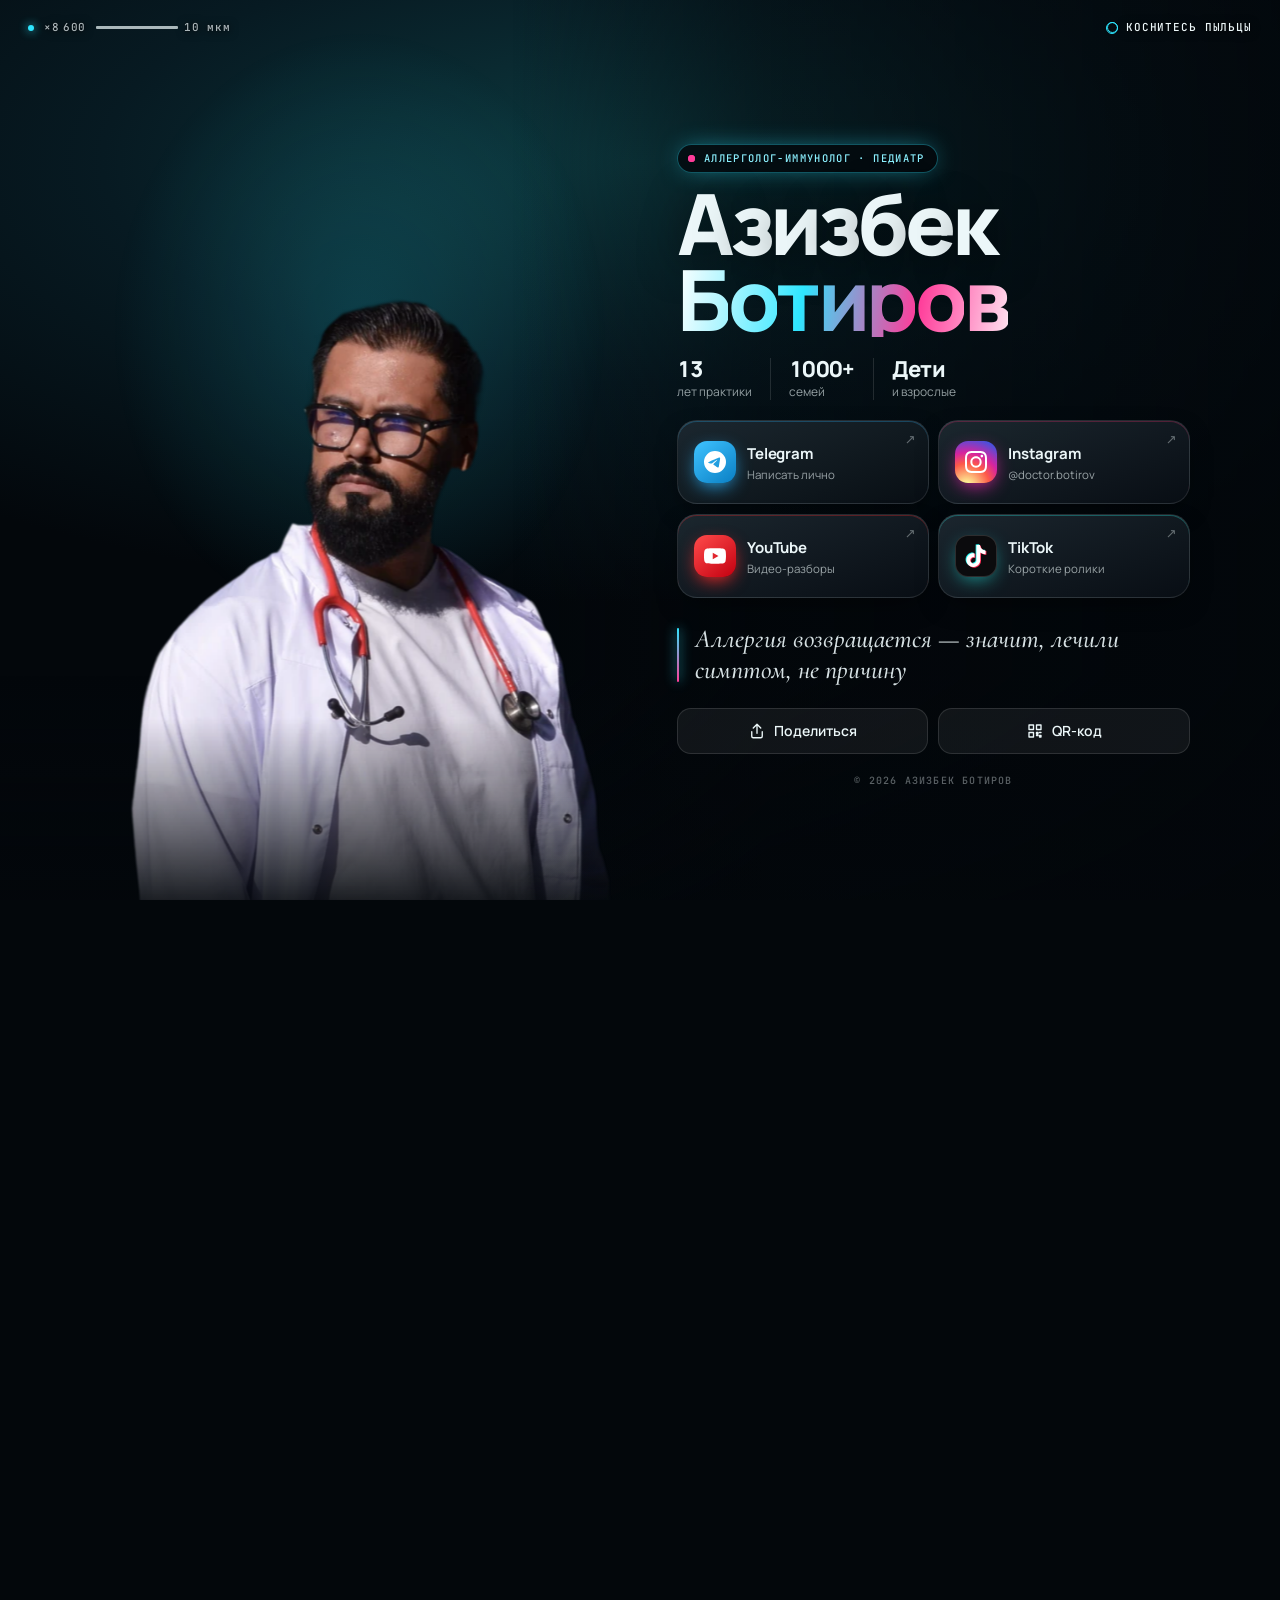
==== commit 28d29634: "Пыльца грузится на слабых телефонах: лёгкие шейдеры, фон сразу, запасной режим - Узоры без вороного " ====
--- a/index.html
+++ b/index.html
@@ -16,7 +16,7 @@
 <link rel="preload" href="fonts/Manrope-cyrillic-normal.woff2" as="font" type="font/woff2" crossorigin>
 <link rel="preload" as="image" href="assets/doctor.webp" imagesrcset="assets/doctor-640.webp 640w, assets/doctor.webp 1120w" imagesizes="(min-width: 900px) 46vw, 108vw">
 <link rel="stylesheet" href="fonts.css">
-<link rel="stylesheet" href="style.css?v=3">
+<link rel="stylesheet" href="style.css?v=4">
 <script type="importmap">{ "imports": { "three": "./vendor/three.module.min.js" } }</script>
 </head>
 <body>
@@ -90,6 +90,6 @@
   // если 3D не поднялось за 4 с — показываем статичную версию
   setTimeout(function () { var c = document.body.classList; if (!c.contains('ready')) c.add('nogl', 'go', 'reveal'); }, 4000);
 </script>
-<script type="module" src="app.js?v=3"></script>
+<script type="module" src="app.js?v=4"></script>
 </body>
 </html>
--- a/style.css
+++ b/style.css
@@ -237,3 +237,6 @@
 @media (prefers-reduced-motion: reduce) {
   .tile::after, .hud .dot, .pulse::after, .hud-r .b i::after { animation: none !important; }
 }
+
+.diag { position: fixed; z-index: 30; left: 8px; right: 8px; top: 8px; max-height: 70vh; overflow: auto; margin: 0; padding: 10px;
+  border-radius: 10px; background: rgba(0, 0, 0, .88); color: #b8ffcf; font: 11px/1.35 var(--mono); white-space: pre-wrap; word-break: break-all; }
